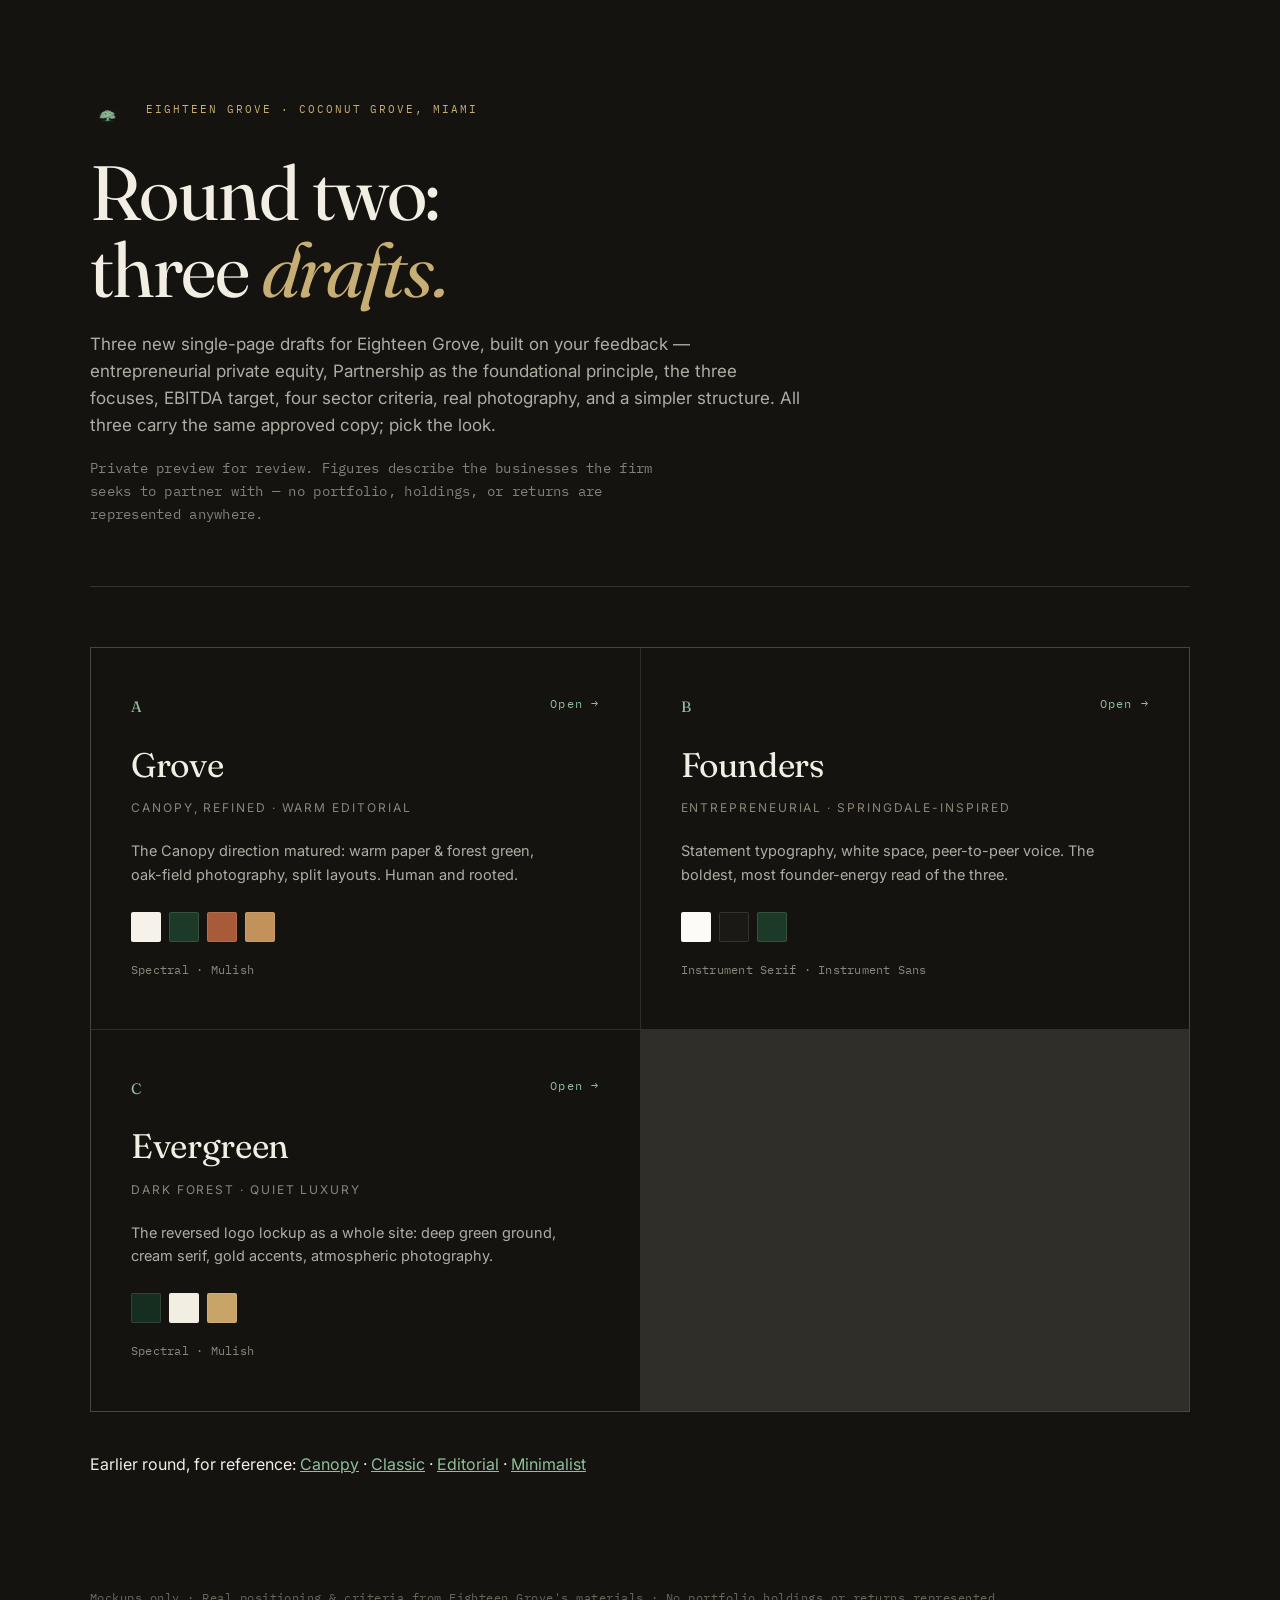
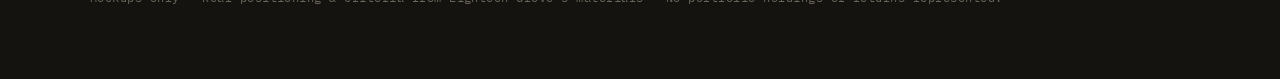
==== index.html @ 7372fb76 "Round 2: three drafts on Dylan's feedback (entrepreneurial PE, Partnership, real photography, info@ " ====
<!DOCTYPE html>
<html lang="en">
<head>
<meta charset="UTF-8" />
<meta name="viewport" content="width=device-width, initial-scale=1.0" />
<!-- PREVIEW ONLY: remove this noindex line before the real launch -->
<meta name="robots" content="noindex,nofollow" />
<title>Eighteen Grove — Four Design Directions</title>
<link rel="preconnect" href="https://fonts.googleapis.com" />
<link rel="preconnect" href="https://fonts.gstatic.com" crossorigin />
<link href="https://fonts.googleapis.com/css2?family=Fraunces:ital,opsz,wght@0,9..144,400;1,9..144,400&family=Inter:wght@300;400;500&family=IBM+Plex+Mono&display=swap" rel="stylesheet" />
<style>
  *{box-sizing:border-box;margin:0;padding:0}
  body{font-family:'Inter',system-ui,sans-serif;background:#14130F;color:#F2EEE4;line-height:1.6;-webkit-font-smoothing:antialiased}
  .wrap{max-width:1180px;margin:0 auto;padding:0 40px}
  .mono{font-family:'IBM Plex Mono',monospace;font-size:11px;letter-spacing:.18em;text-transform:uppercase;color:#C7AE74}
  header{padding:90px 0 60px;border-bottom:1px solid rgba(242,238,228,.14)}
  .brandrow{display:flex;align-items:center;gap:14px;margin-bottom:26px}
  .brandrow .oak{width:42px;height:39px;color:#8FBF9B;background-color:currentColor;-webkit-mask:url(assets/oak-green.png) center/contain no-repeat;mask:url(assets/oak-green.png) center/contain no-repeat}
  .brandrow .oak svg{display:none}
  h1{font-family:'Fraunces',serif;font-weight:400;font-size:clamp(40px,6vw,80px);line-height:1.0;letter-spacing:-.02em;margin:0 0 22px}
  h1 em{font-style:italic;color:#C7AE74}
  header p{max-width:42em;color:rgba(242,238,228,.7);font-size:17px}
  header .note{max-width:42em;color:rgba(242,238,228,.5);font-size:13.5px;margin-top:18px;font-family:'IBM Plex Mono',monospace;letter-spacing:.02em;line-height:1.7}
  .grid{display:grid;grid-template-columns:repeat(2,1fr);gap:1px;background:rgba(242,238,228,.12);border:1px solid rgba(242,238,228,.12);margin:60px 0 80px}
  a.card{display:block;background:#14130F;padding:46px 40px 50px;text-decoration:none;color:inherit;transition:background .35s;position:relative}
  a.card:hover{background:#1C1A14}
  .card .no{font-family:'Fraunces',serif;font-size:15px;color:#8FBF9B}
  .card h2{font-family:'Fraunces',serif;font-weight:400;font-size:34px;margin:18px 0 6px;letter-spacing:-.01em}
  .card .tag{font-size:12px;letter-spacing:.16em;text-transform:uppercase;color:#8C857A;margin-bottom:22px}
  .card p{font-size:14.5px;color:rgba(242,238,228,.7);max-width:30em}
  .swatch{display:flex;gap:8px;margin:26px 0 0}
  .swatch span{width:30px;height:30px;border-radius:2px;border:1px solid rgba(242,238,228,.12)}
  .type{font-size:12px;color:#8C857A;margin-top:18px;font-family:'IBM Plex Mono',monospace;letter-spacing:.02em}
  .go{position:absolute;top:46px;right:40px;font-family:'IBM Plex Mono',monospace;font-size:12px;color:#8FBF9B;letter-spacing:.1em}
  footer{padding:40px 0 70px;color:#6b665c;font-size:12px;font-family:'IBM Plex Mono',monospace;letter-spacing:.04em;line-height:1.8}
  @media(max-width:820px){.grid{grid-template-columns:1fr}.go{display:none}}
</style>
</head>
<body>
<svg width="0" height="0" style="position:absolute" aria-hidden="true"><symbol id="oak" viewBox="0 0 72 64"><g fill="currentColor"><circle cx="36" cy="22" r="14"/><circle cx="20" cy="27" r="11"/><circle cx="52" cy="27" r="11"/><circle cx="28" cy="16" r="9"/><circle cx="44" cy="16" r="9"/><circle cx="13" cy="33" r="8"/><circle cx="59" cy="33" r="8"/><circle cx="36" cy="33" r="13"/><path d="M33 33 L33 50 C33 54 29 55 24 57 L48 57 C43 55 39 54 39 50 L39 33 Z"/></g></symbol></svg>
<div class="wrap">
  <header>
    <div class="brandrow"><span class="oak"><svg><use href="#oak"/></svg></span><span class="mono">Eighteen Grove · Coconut Grove, Miami</span></div>
    <h1>Round two:<br>three <em>drafts.</em></h1>
    <p>Three new single-page drafts for Eighteen Grove, built on your feedback — entrepreneurial private equity, Partnership as the foundational principle, the three focuses, EBITDA target, four sector criteria, real photography, and a simpler structure. All three carry the same approved copy; pick the look.</p>
    <p class="note">Private preview for review. Figures describe the businesses the firm seeks to partner with — no portfolio, holdings, or returns are represented anywhere.</p>
  </header>

  <div class="grid">
    <a class="card" href="draft-grove.html">
      <span class="go">Open →</span>
      <span class="no">A</span>
      <h2>Grove</h2>
      <div class="tag">Canopy, refined · warm editorial</div>
      <p>The Canopy direction matured: warm paper &amp; forest green, oak-field photography, split layouts. Human and rooted.</p>
      <div class="swatch"><span style="background:#F7F2E9"></span><span style="background:#1B3B28"></span><span style="background:#A85B38"></span><span style="background:#C2925A"></span></div>
      <div class="type">Spectral · Mulish</div>
    </a>
    <a class="card" href="draft-founders.html">
      <span class="go">Open →</span>
      <span class="no">B</span>
      <h2>Founders</h2>
      <div class="tag">Entrepreneurial · Springdale-inspired</div>
      <p>Statement typography, white space, peer-to-peer voice. The boldest, most founder-energy read of the three.</p>
      <div class="swatch"><span style="background:#FCFBF8"></span><span style="background:#1A1915"></span><span style="background:#1B3B28"></span></div>
      <div class="type">Instrument Serif · Instrument Sans</div>
    </a>
    <a class="card" href="draft-evergreen.html">
      <span class="go">Open →</span>
      <span class="no">C</span>
      <h2>Evergreen</h2>
      <div class="tag">Dark forest · quiet luxury</div>
      <p>The reversed logo lockup as a whole site: deep green ground, cream serif, gold accents, atmospheric photography.</p>
      <div class="swatch"><span style="background:#152E20"></span><span style="background:#F3EEE2"></span><span style="background:#C9A468"></span></div>
      <div class="type">Spectral · Mulish</div>
    </a>
  </div>

  <p class="note" style="margin:-40px 0 70px">Earlier round, for reference:
    <a href="18grove-03-canopy.html" style="color:#8FBF9B">Canopy</a> ·
    <a href="18grove-01-classic.html" style="color:#8FBF9B">Classic</a> ·
    <a href="18grove-02-editorial.html" style="color:#8FBF9B">Editorial</a> ·
    <a href="18grove-04-minimalist.html" style="color:#8FBF9B">Minimalist</a>
  </p>

  <footer>Mockups only · Real positioning &amp; criteria from Eighteen Grove's materials · No portfolio holdings or returns represented.</footer>
</div>
</body>
</html>
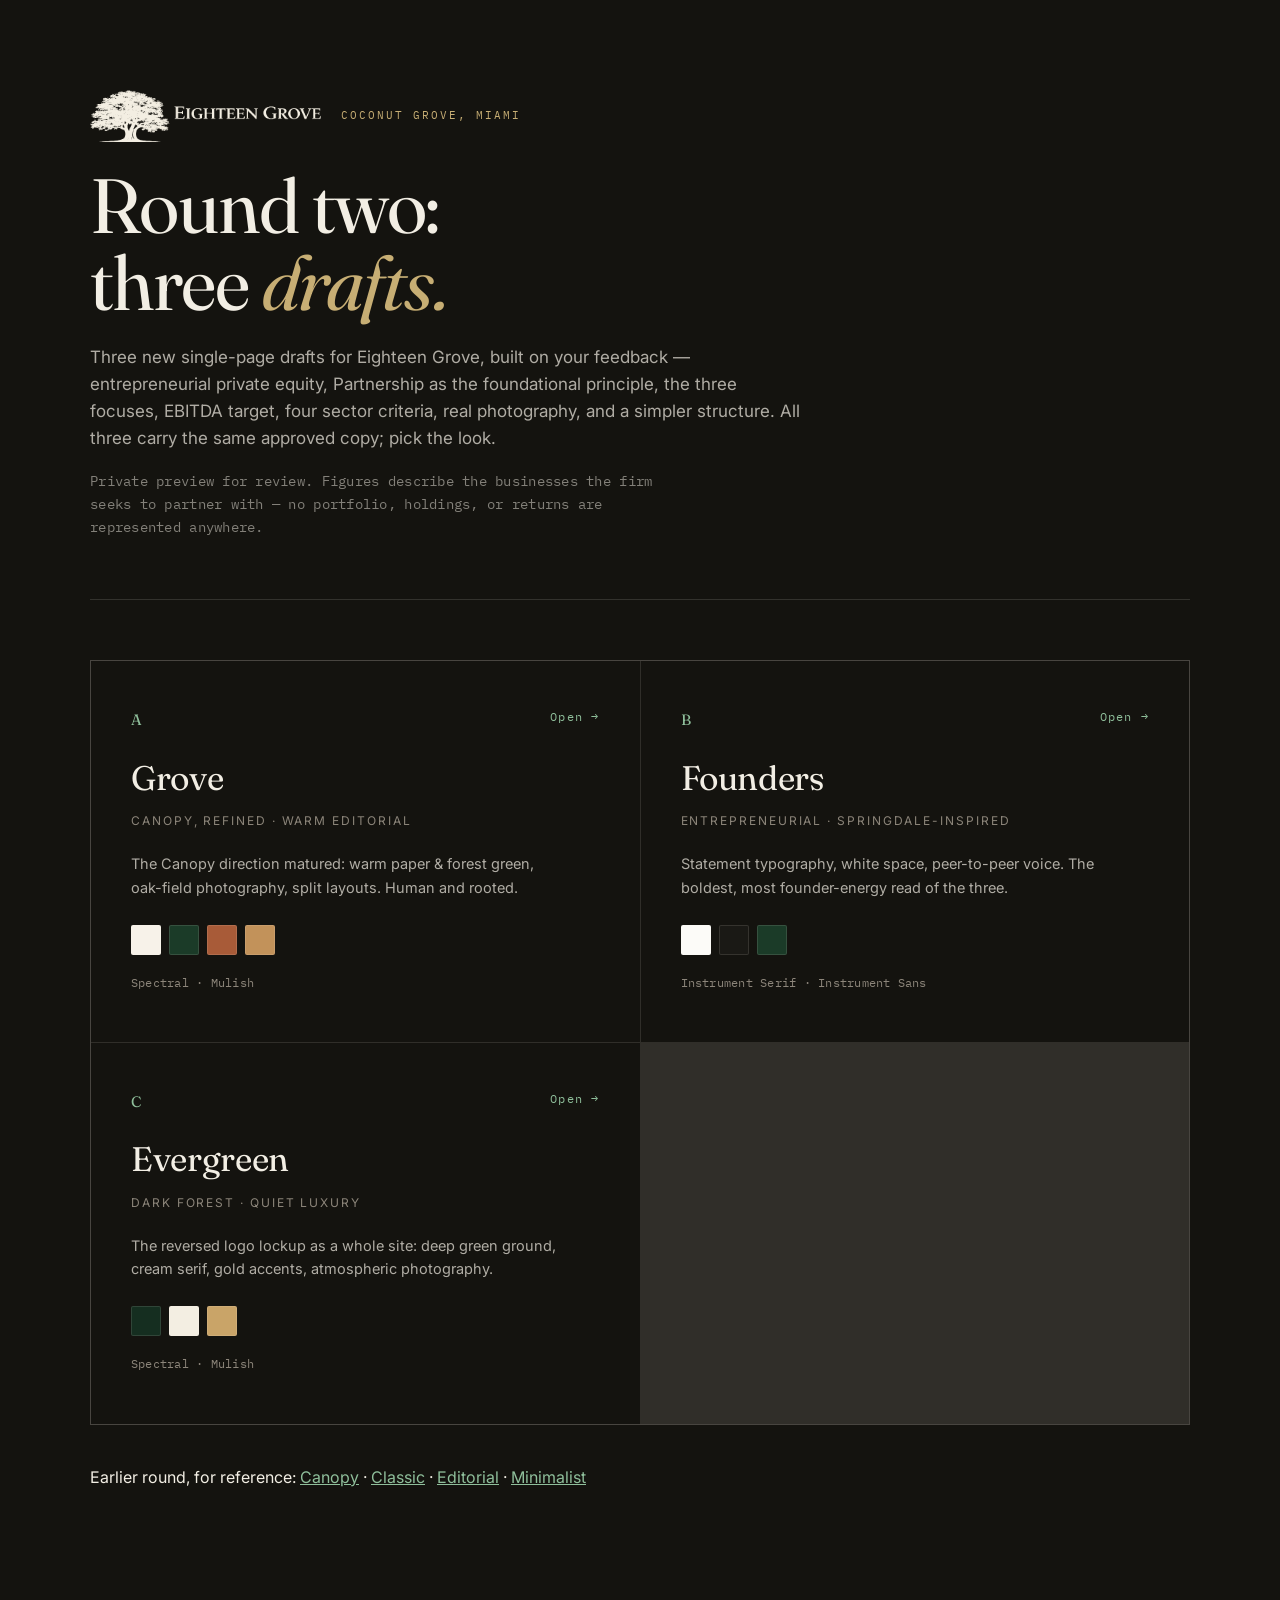
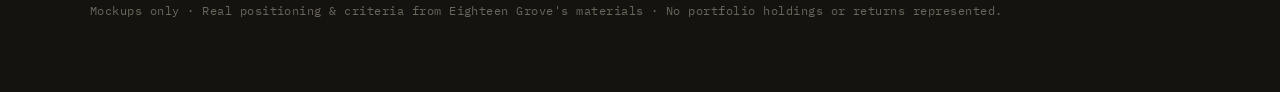
==== commit de3f84e5: "Use Dylan's real horizontal logo lockup in navs (green on light, cream on dark)" ====
--- a/index.html
+++ b/index.html
@@ -41,7 +41,7 @@
 <svg width="0" height="0" style="position:absolute" aria-hidden="true"><symbol id="oak" viewBox="0 0 72 64"><g fill="currentColor"><circle cx="36" cy="22" r="14"/><circle cx="20" cy="27" r="11"/><circle cx="52" cy="27" r="11"/><circle cx="28" cy="16" r="9"/><circle cx="44" cy="16" r="9"/><circle cx="13" cy="33" r="8"/><circle cx="59" cy="33" r="8"/><circle cx="36" cy="33" r="13"/><path d="M33 33 L33 50 C33 54 29 55 24 57 L48 57 C43 55 39 54 39 50 L39 33 Z"/></g></symbol></svg>
 <div class="wrap">
   <header>
-    <div class="brandrow"><span class="oak"><svg><use href="#oak"/></svg></span><span class="mono">Eighteen Grove · Coconut Grove, Miami</span></div>
+    <div class="brandrow"><img src="assets/lockup-cream.png" alt="Eighteen Grove" style="height:52px;width:auto" /><span class="mono" style="margin-left:6px">Coconut Grove, Miami</span></div>
     <h1>Round two:<br>three <em>drafts.</em></h1>
     <p>Three new single-page drafts for Eighteen Grove, built on your feedback — entrepreneurial private equity, Partnership as the foundational principle, the three focuses, EBITDA target, four sector criteria, real photography, and a simpler structure. All three carry the same approved copy; pick the look.</p>
     <p class="note">Private preview for review. Figures describe the businesses the firm seeks to partner with — no portfolio, holdings, or returns are represented anywhere.</p>
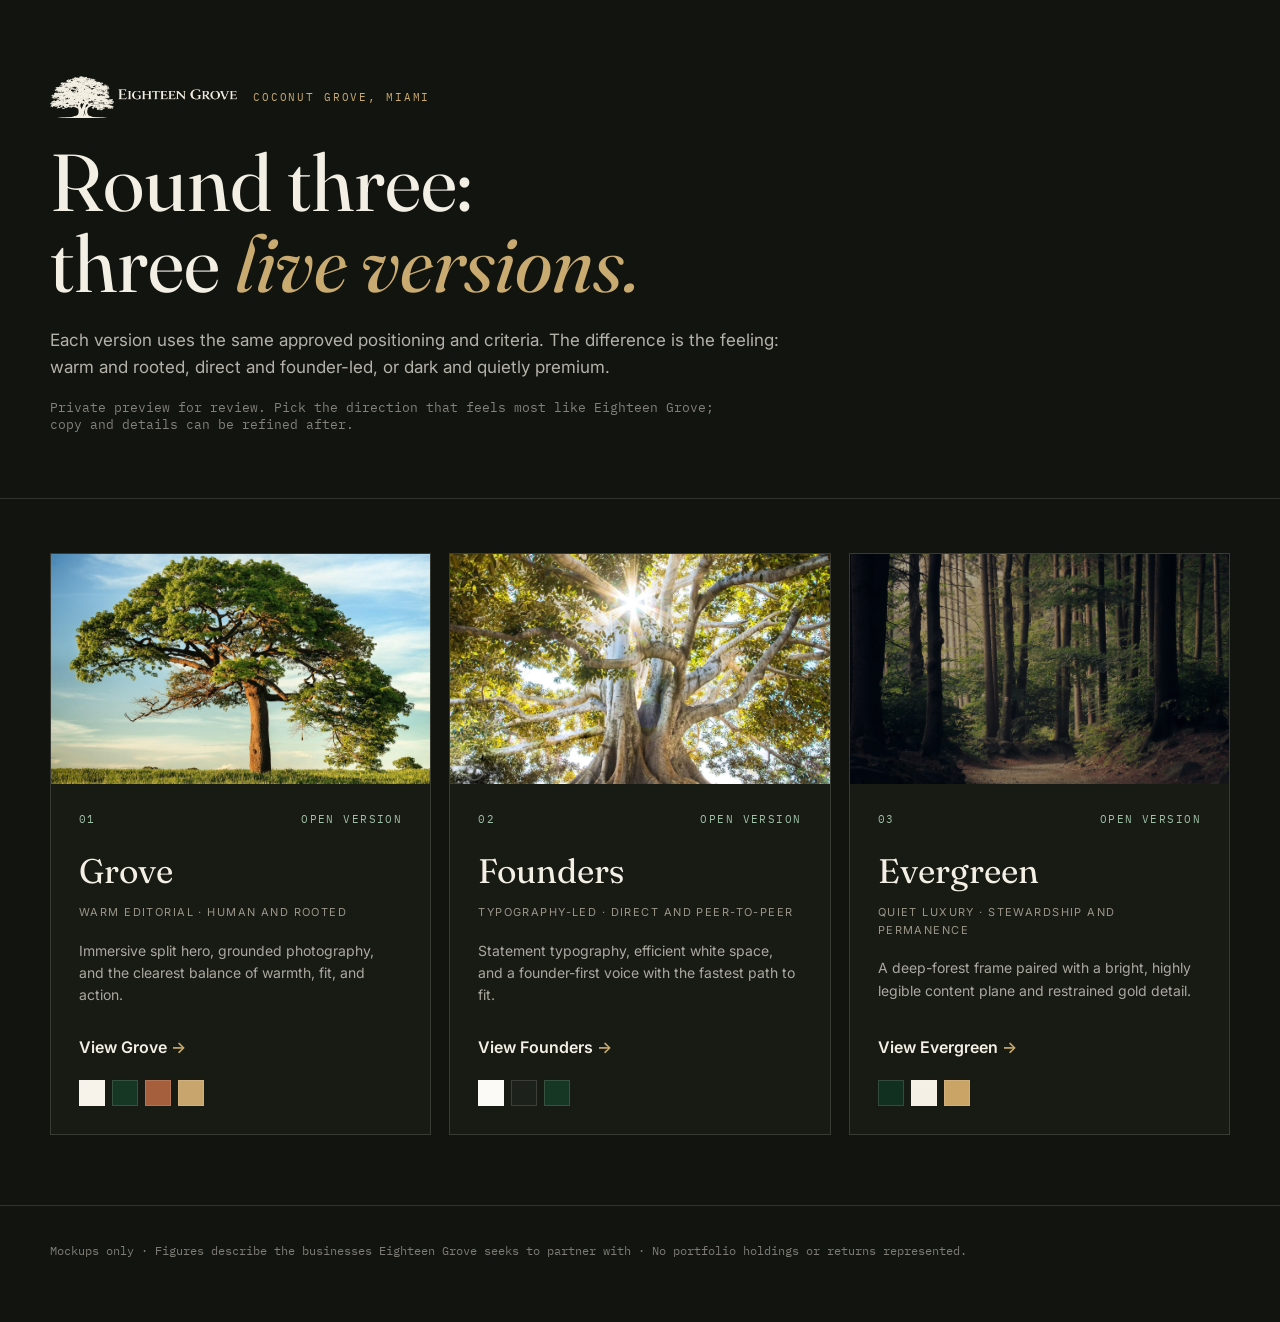
==== commit 24367561: "Build three shareable Eighteen Grove directions" ====
--- a/index.html
+++ b/index.html
@@ -1,90 +1,44 @@
-<!DOCTYPE html>
+<!doctype html>
 <html lang="en">
 <head>
-<meta charset="UTF-8" />
-<meta name="viewport" content="width=device-width, initial-scale=1.0" />
-<!-- PREVIEW ONLY: remove this noindex line before the real launch -->
-<meta name="robots" content="noindex,nofollow" />
-<title>Eighteen Grove — Four Design Directions</title>
-<link rel="preconnect" href="https://fonts.googleapis.com" />
-<link rel="preconnect" href="https://fonts.gstatic.com" crossorigin />
-<link href="https://fonts.googleapis.com/css2?family=Fraunces:ital,opsz,wght@0,9..144,400;1,9..144,400&family=Inter:wght@300;400;500&family=IBM+Plex+Mono&display=swap" rel="stylesheet" />
-<style>
-  *{box-sizing:border-box;margin:0;padding:0}
-  body{font-family:'Inter',system-ui,sans-serif;background:#14130F;color:#F2EEE4;line-height:1.6;-webkit-font-smoothing:antialiased}
-  .wrap{max-width:1180px;margin:0 auto;padding:0 40px}
-  .mono{font-family:'IBM Plex Mono',monospace;font-size:11px;letter-spacing:.18em;text-transform:uppercase;color:#C7AE74}
-  header{padding:90px 0 60px;border-bottom:1px solid rgba(242,238,228,.14)}
-  .brandrow{display:flex;align-items:center;gap:14px;margin-bottom:26px}
-  .brandrow .oak{width:42px;height:39px;color:#8FBF9B;background-color:currentColor;-webkit-mask:url(assets/oak-green.png) center/contain no-repeat;mask:url(assets/oak-green.png) center/contain no-repeat}
-  .brandrow .oak svg{display:none}
-  h1{font-family:'Fraunces',serif;font-weight:400;font-size:clamp(40px,6vw,80px);line-height:1.0;letter-spacing:-.02em;margin:0 0 22px}
-  h1 em{font-style:italic;color:#C7AE74}
-  header p{max-width:42em;color:rgba(242,238,228,.7);font-size:17px}
-  header .note{max-width:42em;color:rgba(242,238,228,.5);font-size:13.5px;margin-top:18px;font-family:'IBM Plex Mono',monospace;letter-spacing:.02em;line-height:1.7}
-  .grid{display:grid;grid-template-columns:repeat(2,1fr);gap:1px;background:rgba(242,238,228,.12);border:1px solid rgba(242,238,228,.12);margin:60px 0 80px}
-  a.card{display:block;background:#14130F;padding:46px 40px 50px;text-decoration:none;color:inherit;transition:background .35s;position:relative}
-  a.card:hover{background:#1C1A14}
-  .card .no{font-family:'Fraunces',serif;font-size:15px;color:#8FBF9B}
-  .card h2{font-family:'Fraunces',serif;font-weight:400;font-size:34px;margin:18px 0 6px;letter-spacing:-.01em}
-  .card .tag{font-size:12px;letter-spacing:.16em;text-transform:uppercase;color:#8C857A;margin-bottom:22px}
-  .card p{font-size:14.5px;color:rgba(242,238,228,.7);max-width:30em}
-  .swatch{display:flex;gap:8px;margin:26px 0 0}
-  .swatch span{width:30px;height:30px;border-radius:2px;border:1px solid rgba(242,238,228,.12)}
-  .type{font-size:12px;color:#8C857A;margin-top:18px;font-family:'IBM Plex Mono',monospace;letter-spacing:.02em}
-  .go{position:absolute;top:46px;right:40px;font-family:'IBM Plex Mono',monospace;font-size:12px;color:#8FBF9B;letter-spacing:.1em}
-  footer{padding:40px 0 70px;color:#6b665c;font-size:12px;font-family:'IBM Plex Mono',monospace;letter-spacing:.04em;line-height:1.8}
-  @media(max-width:820px){.grid{grid-template-columns:1fr}.go{display:none}}
-</style>
+  <meta charset="utf-8">
+  <meta name="viewport" content="width=device-width, initial-scale=1">
+  <meta name="robots" content="noindex,nofollow">
+  <title>Eighteen Grove — Three Live Directions</title>
+  <link rel="preconnect" href="https://fonts.googleapis.com">
+  <link rel="preconnect" href="https://fonts.gstatic.com" crossorigin>
+  <link href="https://fonts.googleapis.com/css2?family=Fraunces:ital,opsz,wght@0,9..144,400;1,9..144,400&family=Inter:wght@400;500;600&family=IBM+Plex+Mono:wght@400&display=swap" rel="stylesheet">
+  <style>
+    *{box-sizing:border-box}body{margin:0;background:#12140f;color:#f3efe5;font-family:Inter,system-ui,sans-serif;line-height:1.6}a{color:inherit;text-decoration:none}.wrap{width:min(1180px,calc(100% - 64px));margin:0 auto}.mono{font:11px "IBM Plex Mono",monospace;letter-spacing:.17em;text-transform:uppercase;color:#c9aa70}header{padding:76px 0 52px;border-bottom:1px solid rgba(243,239,229,.14)}.brand{display:flex;gap:16px;align-items:center;margin-bottom:24px}.brand img{width:auto;height:42px;object-fit:contain}h1,h2{font-family:Fraunces,serif;font-weight:400}h1{font-size:clamp(46px,6.3vw,82px);line-height:1;margin:0 0 24px}h1 em{color:#c9aa70}header p{max-width:45em;color:rgba(243,239,229,.72);font-size:17px}.note{font:13px "IBM Plex Mono",monospace;color:rgba(243,239,229,.5);max-width:52em}.grid{display:grid;grid-template-columns:repeat(3,1fr);gap:18px;padding:54px 0 70px}.card{display:flex;flex-direction:column;background:#181a14;border:1px solid rgba(243,239,229,.15);transition:transform .25s,border-color .25s}.card:hover{transform:translateY(-5px);border-color:rgba(201,170,112,.65)}.thumb{height:230px;overflow:hidden;background:#243426}.thumb img{width:100%;height:100%;object-fit:cover;transition:transform .5s}.card:hover .thumb img{transform:scale(1.025)}.card.grove .thumb img{object-position:center}.card.founders .thumb img{object-position:center 58%}.card.evergreen .thumb img{filter:saturate(.68) brightness(.67)}.card-body{display:flex;flex-direction:column;flex:1;padding:28px}.label{display:flex;justify-content:space-between;gap:20px;color:#9fc0a7;font:11px "IBM Plex Mono",monospace;letter-spacing:.13em;text-transform:uppercase}.card h2{font-size:34px;margin:18px 0 6px}.tag{font-size:11px;letter-spacing:.13em;text-transform:uppercase;color:#9b9589}.card p{color:rgba(243,239,229,.67);font-size:14px;margin:18px 0 28px}.open{margin-top:auto;color:#f3efe5;font-weight:600}.open span{color:#c9aa70}.swatches{display:flex;gap:7px;margin-top:20px}.swatches i{width:26px;height:26px;border:1px solid rgba(243,239,229,.14)}footer{border-top:1px solid rgba(243,239,229,.14);padding:34px 0 60px;color:rgba(243,239,229,.48);font:12px "IBM Plex Mono",monospace;line-height:1.8}@media(max-width:900px){.grid{grid-template-columns:1fr}.thumb{height:300px}}@media(max-width:560px){.wrap{width:min(100% - 36px,1180px)}header{padding-top:54px}.brand{align-items:flex-start;flex-direction:column}.brand img{height:36px}.grid{padding-top:36px}.thumb{height:220px}}
+  </style>
 </head>
 <body>
-<svg width="0" height="0" style="position:absolute" aria-hidden="true"><symbol id="oak" viewBox="0 0 72 64"><g fill="currentColor"><circle cx="36" cy="22" r="14"/><circle cx="20" cy="27" r="11"/><circle cx="52" cy="27" r="11"/><circle cx="28" cy="16" r="9"/><circle cx="44" cy="16" r="9"/><circle cx="13" cy="33" r="8"/><circle cx="59" cy="33" r="8"/><circle cx="36" cy="33" r="13"/><path d="M33 33 L33 50 C33 54 29 55 24 57 L48 57 C43 55 39 54 39 50 L39 33 Z"/></g></symbol></svg>
-<div class="wrap">
   <header>
-    <div class="brandrow"><img src="assets/lockup-cream.png" alt="Eighteen Grove" style="height:52px;width:auto" /><span class="mono" style="margin-left:6px">Coconut Grove, Miami</span></div>
-    <h1>Round two:<br>three <em>drafts.</em></h1>
-    <p>Three new single-page drafts for Eighteen Grove, built on your feedback — entrepreneurial private equity, Partnership as the foundational principle, the three focuses, EBITDA target, four sector criteria, real photography, and a simpler structure. All three carry the same approved copy; pick the look.</p>
-    <p class="note">Private preview for review. Figures describe the businesses the firm seeks to partner with — no portfolio, holdings, or returns are represented anywhere.</p>
+    <div class="wrap">
+      <div class="brand"><img src="assets/lockup-cream.png" alt="Eighteen Grove"><span class="mono">Coconut Grove, Miami</span></div>
+      <h1>Round three:<br>three <em>live versions.</em></h1>
+      <p>Each version uses the same approved positioning and criteria. The difference is the feeling: warm and rooted, direct and founder-led, or dark and quietly premium.</p>
+      <p class="note">Private preview for review. Pick the direction that feels most like Eighteen Grove; copy and details can be refined after.</p>
+    </div>
   </header>
 
-  <div class="grid">
-    <a class="card" href="draft-grove.html">
-      <span class="go">Open →</span>
-      <span class="no">A</span>
-      <h2>Grove</h2>
-      <div class="tag">Canopy, refined · warm editorial</div>
-      <p>The Canopy direction matured: warm paper &amp; forest green, oak-field photography, split layouts. Human and rooted.</p>
-      <div class="swatch"><span style="background:#F7F2E9"></span><span style="background:#1B3B28"></span><span style="background:#A85B38"></span><span style="background:#C2925A"></span></div>
-      <div class="type">Spectral · Mulish</div>
-    </a>
-    <a class="card" href="draft-founders.html">
-      <span class="go">Open →</span>
-      <span class="no">B</span>
-      <h2>Founders</h2>
-      <div class="tag">Entrepreneurial · Springdale-inspired</div>
-      <p>Statement typography, white space, peer-to-peer voice. The boldest, most founder-energy read of the three.</p>
-      <div class="swatch"><span style="background:#FCFBF8"></span><span style="background:#1A1915"></span><span style="background:#1B3B28"></span></div>
-      <div class="type">Instrument Serif · Instrument Sans</div>
-    </a>
-    <a class="card" href="draft-evergreen.html">
-      <span class="go">Open →</span>
-      <span class="no">C</span>
-      <h2>Evergreen</h2>
-      <div class="tag">Dark forest · quiet luxury</div>
-      <p>The reversed logo lockup as a whole site: deep green ground, cream serif, gold accents, atmospheric photography.</p>
-      <div class="swatch"><span style="background:#152E20"></span><span style="background:#F3EEE2"></span><span style="background:#C9A468"></span></div>
-      <div class="type">Spectral · Mulish</div>
-    </a>
-  </div>
+  <main class="wrap">
+    <div class="grid">
+      <a class="card grove" href="draft-grove.html">
+        <div class="thumb"><img src="assets/oak-field.jpg" alt="Preview of the Grove direction"></div>
+        <div class="card-body"><div class="label"><span>01</span><span>Open version</span></div><h2>Grove</h2><div class="tag">Warm editorial · Human and rooted</div><p>Immersive split hero, grounded photography, and the clearest balance of warmth, fit, and action.</p><div class="open">View Grove <span>→</span></div><div class="swatches"><i style="background:#f7f3eb"></i><i style="background:#173725"></i><i style="background:#a65f3d"></i><i style="background:#c8a56c"></i></div></div>
+      </a>
+      <a class="card founders" href="draft-founders.html">
+        <div class="thumb"><img src="assets/canopy-light.jpg" alt="Preview of the Founders direction"></div>
+        <div class="card-body"><div class="label"><span>02</span><span>Open version</span></div><h2>Founders</h2><div class="tag">Typography-led · Direct and peer-to-peer</div><p>Statement typography, efficient white space, and a founder-first voice with the fastest path to fit.</p><div class="open">View Founders <span>→</span></div><div class="swatches"><i style="background:#fbfaf6"></i><i style="background:#1d211c"></i><i style="background:#173725"></i></div></div>
+      </a>
+      <a class="card evergreen" href="draft-evergreen.html">
+        <div class="thumb"><img src="assets/forest-path.jpg" alt="Preview of the Evergreen direction"></div>
+        <div class="card-body"><div class="label"><span>03</span><span>Open version</span></div><h2>Evergreen</h2><div class="tag">Quiet luxury · Stewardship and permanence</div><p>A deep-forest frame paired with a bright, highly legible content plane and restrained gold detail.</p><div class="open">View Evergreen <span>→</span></div><div class="swatches"><i style="background:#123020"></i><i style="background:#f5f0e5"></i><i style="background:#c9a466"></i></div></div>
+      </a>
+    </div>
+  </main>
 
-  <p class="note" style="margin:-40px 0 70px">Earlier round, for reference:
-    <a href="18grove-03-canopy.html" style="color:#8FBF9B">Canopy</a> ·
-    <a href="18grove-01-classic.html" style="color:#8FBF9B">Classic</a> ·
-    <a href="18grove-02-editorial.html" style="color:#8FBF9B">Editorial</a> ·
-    <a href="18grove-04-minimalist.html" style="color:#8FBF9B">Minimalist</a>
-  </p>
-
-  <footer>Mockups only · Real positioning &amp; criteria from Eighteen Grove's materials · No portfolio holdings or returns represented.</footer>
-</div>
+  <footer><div class="wrap">Mockups only · Figures describe the businesses Eighteen Grove seeks to partner with · No portfolio holdings or returns represented.</div></footer>
 </body>
 </html>
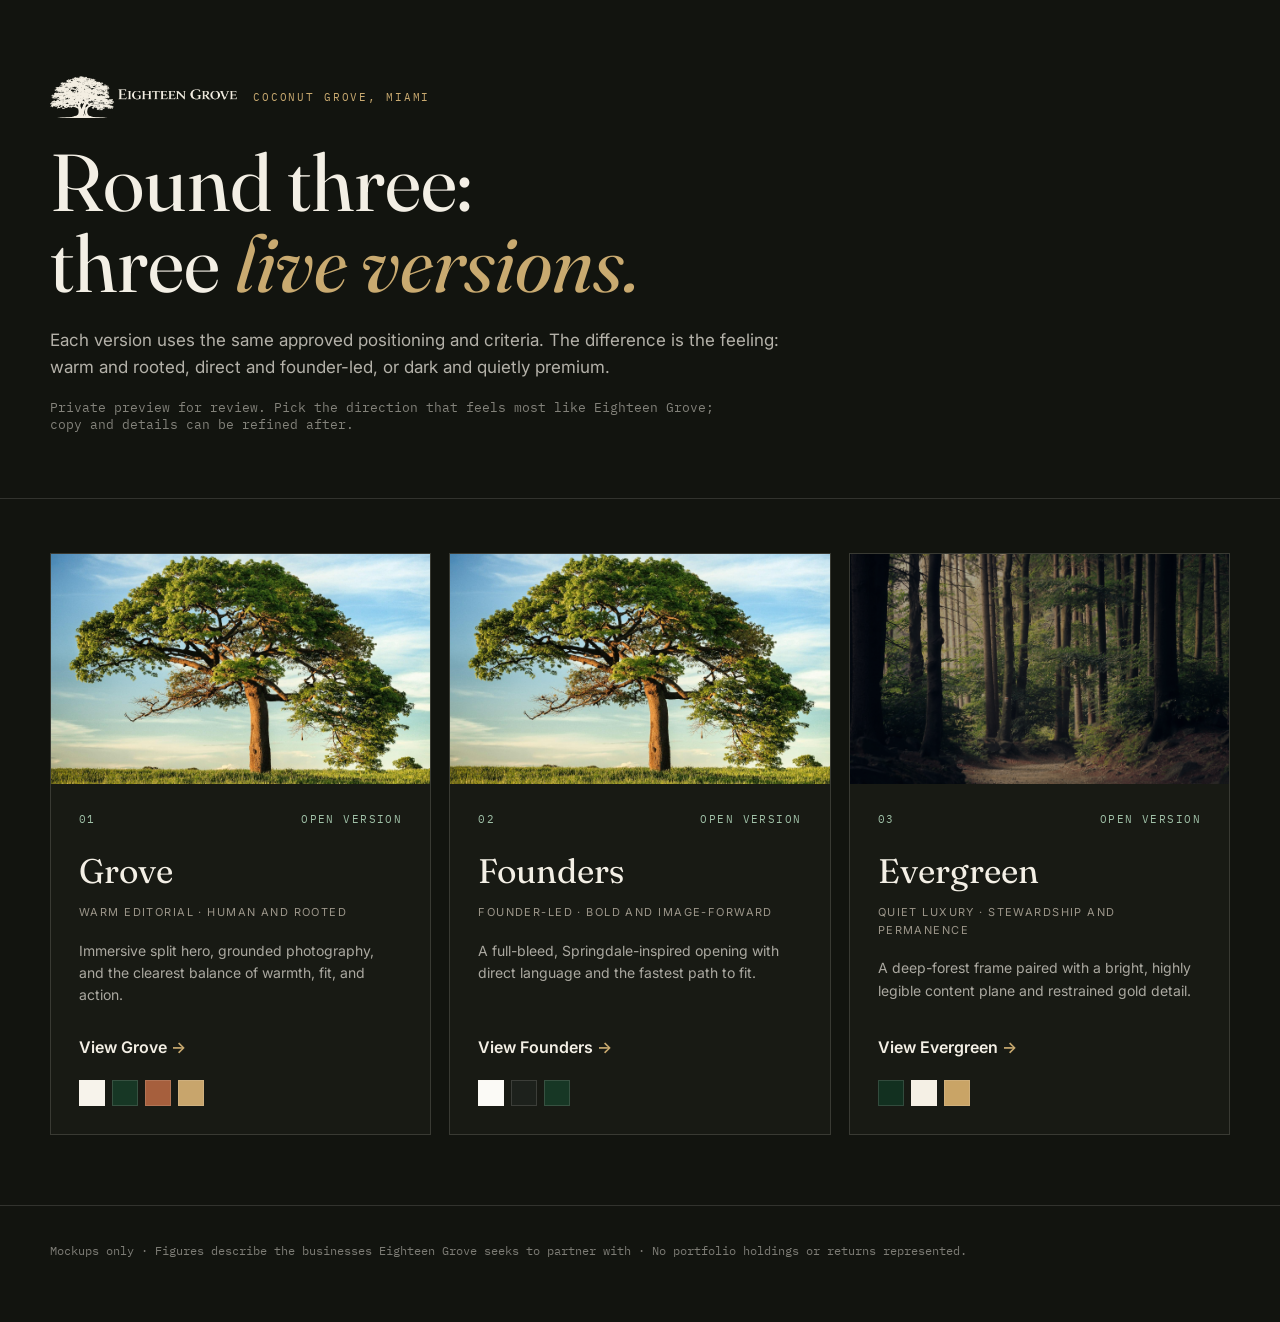
==== commit 3537415c: "Rebuild Founders direction and align Dylan brief" ====
--- a/index.html
+++ b/index.html
@@ -29,8 +29,8 @@
         <div class="card-body"><div class="label"><span>01</span><span>Open version</span></div><h2>Grove</h2><div class="tag">Warm editorial · Human and rooted</div><p>Immersive split hero, grounded photography, and the clearest balance of warmth, fit, and action.</p><div class="open">View Grove <span>→</span></div><div class="swatches"><i style="background:#f7f3eb"></i><i style="background:#173725"></i><i style="background:#a65f3d"></i><i style="background:#c8a56c"></i></div></div>
       </a>
       <a class="card founders" href="draft-founders.html">
-        <div class="thumb"><img src="assets/canopy-light.jpg" alt="Preview of the Founders direction"></div>
-        <div class="card-body"><div class="label"><span>02</span><span>Open version</span></div><h2>Founders</h2><div class="tag">Typography-led · Direct and peer-to-peer</div><p>Statement typography, efficient white space, and a founder-first voice with the fastest path to fit.</p><div class="open">View Founders <span>→</span></div><div class="swatches"><i style="background:#fbfaf6"></i><i style="background:#1d211c"></i><i style="background:#173725"></i></div></div>
+        <div class="thumb"><img src="assets/oak-field.jpg" alt="Preview of the Founders direction"></div>
+        <div class="card-body"><div class="label"><span>02</span><span>Open version</span></div><h2>Founders</h2><div class="tag">Founder-led · Bold and image-forward</div><p>A full-bleed, Springdale-inspired opening with direct language and the fastest path to fit.</p><div class="open">View Founders <span>→</span></div><div class="swatches"><i style="background:#fbfaf6"></i><i style="background:#1d211c"></i><i style="background:#173725"></i></div></div>
       </a>
       <a class="card evergreen" href="draft-evergreen.html">
         <div class="thumb"><img src="assets/forest-path.jpg" alt="Preview of the Evergreen direction"></div>
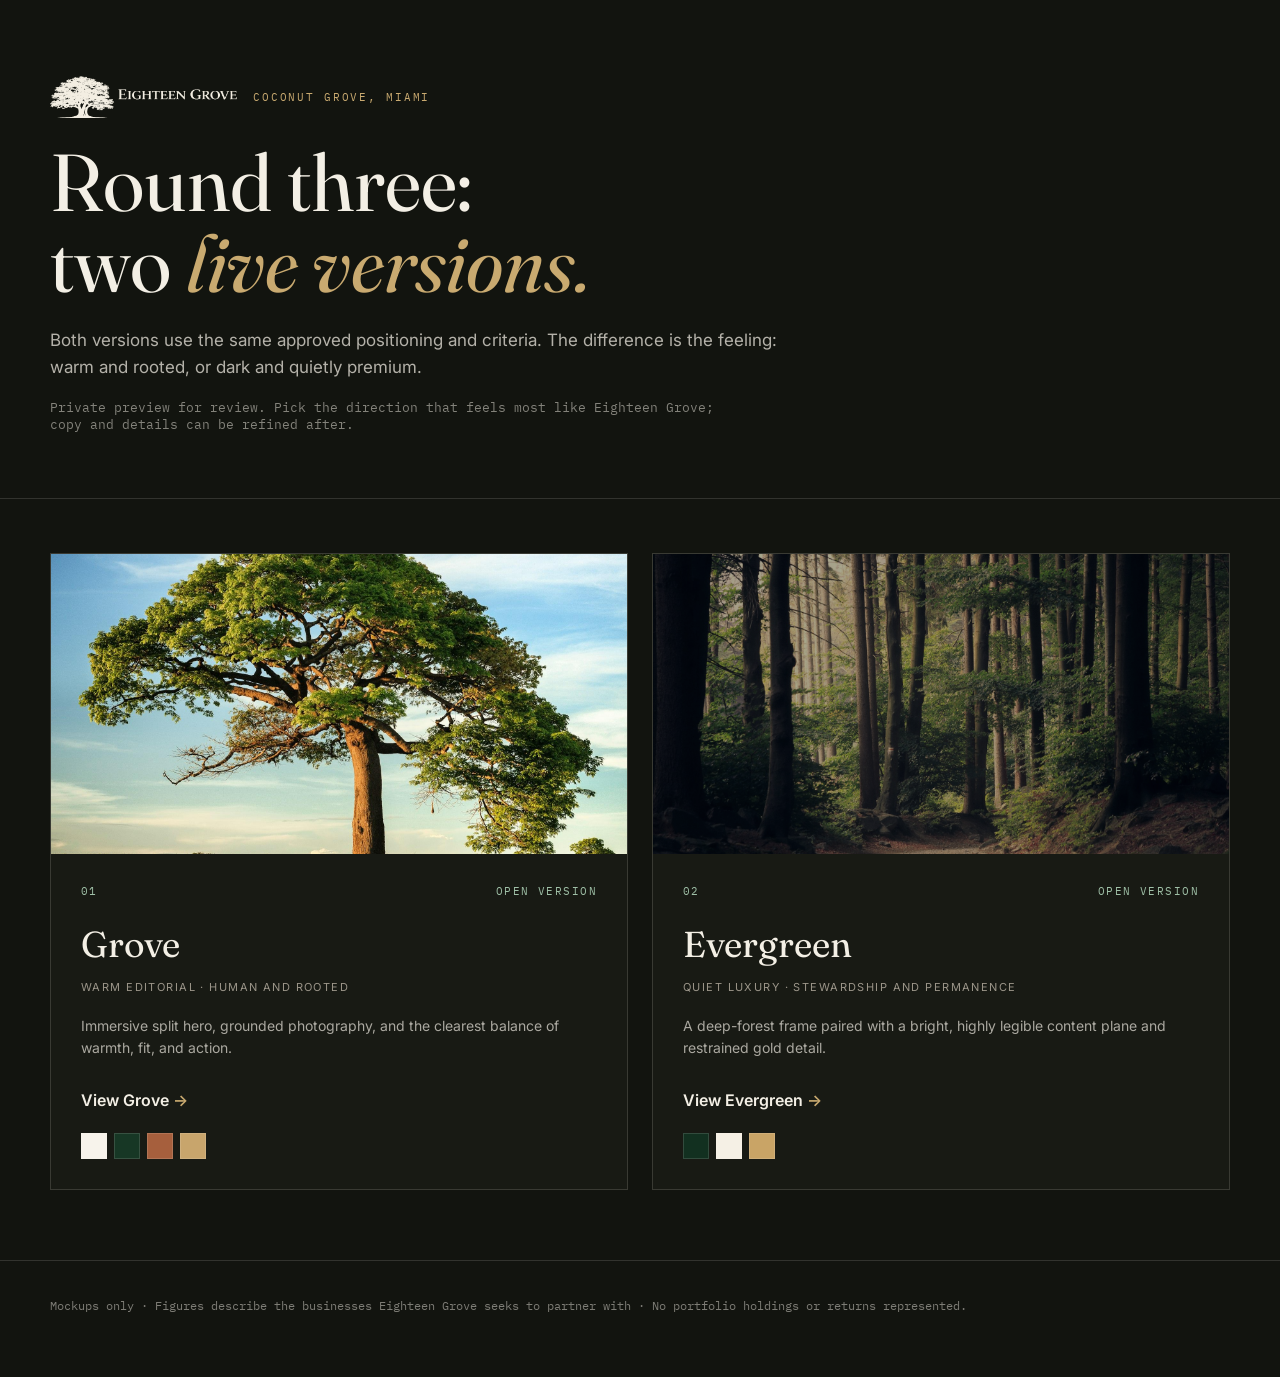
==== commit 1ee826c8: "Remove rejected Founders direction" ====
--- a/index.html
+++ b/index.html
@@ -4,20 +4,20 @@
   <meta charset="utf-8">
   <meta name="viewport" content="width=device-width, initial-scale=1">
   <meta name="robots" content="noindex,nofollow">
-  <title>Eighteen Grove — Three Live Directions</title>
+  <title>Eighteen Grove — Two Live Directions</title>
   <link rel="preconnect" href="https://fonts.googleapis.com">
   <link rel="preconnect" href="https://fonts.gstatic.com" crossorigin>
   <link href="https://fonts.googleapis.com/css2?family=Fraunces:ital,opsz,wght@0,9..144,400;1,9..144,400&family=Inter:wght@400;500;600&family=IBM+Plex+Mono:wght@400&display=swap" rel="stylesheet">
   <style>
-    *{box-sizing:border-box}body{margin:0;background:#12140f;color:#f3efe5;font-family:Inter,system-ui,sans-serif;line-height:1.6}a{color:inherit;text-decoration:none}.wrap{width:min(1180px,calc(100% - 64px));margin:0 auto}.mono{font:11px "IBM Plex Mono",monospace;letter-spacing:.17em;text-transform:uppercase;color:#c9aa70}header{padding:76px 0 52px;border-bottom:1px solid rgba(243,239,229,.14)}.brand{display:flex;gap:16px;align-items:center;margin-bottom:24px}.brand img{width:auto;height:42px;object-fit:contain}h1,h2{font-family:Fraunces,serif;font-weight:400}h1{font-size:clamp(46px,6.3vw,82px);line-height:1;margin:0 0 24px}h1 em{color:#c9aa70}header p{max-width:45em;color:rgba(243,239,229,.72);font-size:17px}.note{font:13px "IBM Plex Mono",monospace;color:rgba(243,239,229,.5);max-width:52em}.grid{display:grid;grid-template-columns:repeat(3,1fr);gap:18px;padding:54px 0 70px}.card{display:flex;flex-direction:column;background:#181a14;border:1px solid rgba(243,239,229,.15);transition:transform .25s,border-color .25s}.card:hover{transform:translateY(-5px);border-color:rgba(201,170,112,.65)}.thumb{height:230px;overflow:hidden;background:#243426}.thumb img{width:100%;height:100%;object-fit:cover;transition:transform .5s}.card:hover .thumb img{transform:scale(1.025)}.card.grove .thumb img{object-position:center}.card.founders .thumb img{object-position:center 58%}.card.evergreen .thumb img{filter:saturate(.68) brightness(.67)}.card-body{display:flex;flex-direction:column;flex:1;padding:28px}.label{display:flex;justify-content:space-between;gap:20px;color:#9fc0a7;font:11px "IBM Plex Mono",monospace;letter-spacing:.13em;text-transform:uppercase}.card h2{font-size:34px;margin:18px 0 6px}.tag{font-size:11px;letter-spacing:.13em;text-transform:uppercase;color:#9b9589}.card p{color:rgba(243,239,229,.67);font-size:14px;margin:18px 0 28px}.open{margin-top:auto;color:#f3efe5;font-weight:600}.open span{color:#c9aa70}.swatches{display:flex;gap:7px;margin-top:20px}.swatches i{width:26px;height:26px;border:1px solid rgba(243,239,229,.14)}footer{border-top:1px solid rgba(243,239,229,.14);padding:34px 0 60px;color:rgba(243,239,229,.48);font:12px "IBM Plex Mono",monospace;line-height:1.8}@media(max-width:900px){.grid{grid-template-columns:1fr}.thumb{height:300px}}@media(max-width:560px){.wrap{width:min(100% - 36px,1180px)}header{padding-top:54px}.brand{align-items:flex-start;flex-direction:column}.brand img{height:36px}.grid{padding-top:36px}.thumb{height:220px}}
+    *{box-sizing:border-box}body{margin:0;background:#12140f;color:#f3efe5;font-family:Inter,system-ui,sans-serif;line-height:1.6}a{color:inherit;text-decoration:none}.wrap{width:min(1180px,calc(100% - 64px));margin:0 auto}.mono{font:11px "IBM Plex Mono",monospace;letter-spacing:.17em;text-transform:uppercase;color:#c9aa70}header{padding:76px 0 52px;border-bottom:1px solid rgba(243,239,229,.14)}.brand{display:flex;gap:16px;align-items:center;margin-bottom:24px}.brand img{width:auto;height:42px;object-fit:contain}h1,h2{font-family:Fraunces,serif;font-weight:400}h1{font-size:clamp(46px,6.3vw,82px);line-height:1;margin:0 0 24px}h1 em{color:#c9aa70}header p{max-width:45em;color:rgba(243,239,229,.72);font-size:17px}.note{font:13px "IBM Plex Mono",monospace;color:rgba(243,239,229,.5);max-width:52em}.grid{display:grid;grid-template-columns:repeat(2,minmax(0,1fr));gap:24px;padding:54px 0 70px}.card{display:flex;flex-direction:column;background:#181a14;border:1px solid rgba(243,239,229,.15);transition:transform .25s,border-color .25s}.card:hover{transform:translateY(-5px);border-color:rgba(201,170,112,.65)}.thumb{height:300px;overflow:hidden;background:#243426}.thumb img{width:100%;height:100%;object-fit:cover;transition:transform .5s}.card:hover .thumb img{transform:scale(1.025)}.card.grove .thumb img{object-position:center}.card.evergreen .thumb img{filter:saturate(.68) brightness(.67)}.card-body{display:flex;flex-direction:column;flex:1;padding:30px}.label{display:flex;justify-content:space-between;gap:20px;color:#9fc0a7;font:11px "IBM Plex Mono",monospace;letter-spacing:.13em;text-transform:uppercase}.card h2{font-size:36px;margin:18px 0 6px}.tag{font-size:11px;letter-spacing:.13em;text-transform:uppercase;color:#9b9589}.card p{color:rgba(243,239,229,.67);font-size:14px;margin:18px 0 28px}.open{margin-top:auto;color:#f3efe5;font-weight:600}.open span{color:#c9aa70}.swatches{display:flex;gap:7px;margin-top:20px}.swatches i{width:26px;height:26px;border:1px solid rgba(243,239,229,.14)}footer{border-top:1px solid rgba(243,239,229,.14);padding:34px 0 60px;color:rgba(243,239,229,.48);font:12px "IBM Plex Mono",monospace;line-height:1.8}@media(max-width:900px){.grid{grid-template-columns:1fr}.thumb{height:300px}}@media(max-width:560px){.wrap{width:min(100% - 36px,1180px)}header{padding-top:54px}.brand{align-items:flex-start;flex-direction:column}.brand img{height:36px}.grid{padding-top:36px}.thumb{height:220px}}
   </style>
 </head>
 <body>
   <header>
     <div class="wrap">
       <div class="brand"><img src="assets/lockup-cream.png" alt="Eighteen Grove"><span class="mono">Coconut Grove, Miami</span></div>
-      <h1>Round three:<br>three <em>live versions.</em></h1>
-      <p>Each version uses the same approved positioning and criteria. The difference is the feeling: warm and rooted, direct and founder-led, or dark and quietly premium.</p>
+      <h1>Round three:<br>two <em>live versions.</em></h1>
+      <p>Both versions use the same approved positioning and criteria. The difference is the feeling: warm and rooted, or dark and quietly premium.</p>
       <p class="note">Private preview for review. Pick the direction that feels most like Eighteen Grove; copy and details can be refined after.</p>
     </div>
   </header>
@@ -28,13 +28,9 @@
         <div class="thumb"><img src="assets/oak-field.jpg" alt="Preview of the Grove direction"></div>
         <div class="card-body"><div class="label"><span>01</span><span>Open version</span></div><h2>Grove</h2><div class="tag">Warm editorial · Human and rooted</div><p>Immersive split hero, grounded photography, and the clearest balance of warmth, fit, and action.</p><div class="open">View Grove <span>→</span></div><div class="swatches"><i style="background:#f7f3eb"></i><i style="background:#173725"></i><i style="background:#a65f3d"></i><i style="background:#c8a56c"></i></div></div>
       </a>
-      <a class="card founders" href="draft-founders.html">
-        <div class="thumb"><img src="assets/oak-field.jpg" alt="Preview of the Founders direction"></div>
-        <div class="card-body"><div class="label"><span>02</span><span>Open version</span></div><h2>Founders</h2><div class="tag">Founder-led · Bold and image-forward</div><p>A full-bleed, Springdale-inspired opening with direct language and the fastest path to fit.</p><div class="open">View Founders <span>→</span></div><div class="swatches"><i style="background:#fbfaf6"></i><i style="background:#1d211c"></i><i style="background:#173725"></i></div></div>
-      </a>
       <a class="card evergreen" href="draft-evergreen.html">
         <div class="thumb"><img src="assets/forest-path.jpg" alt="Preview of the Evergreen direction"></div>
-        <div class="card-body"><div class="label"><span>03</span><span>Open version</span></div><h2>Evergreen</h2><div class="tag">Quiet luxury · Stewardship and permanence</div><p>A deep-forest frame paired with a bright, highly legible content plane and restrained gold detail.</p><div class="open">View Evergreen <span>→</span></div><div class="swatches"><i style="background:#123020"></i><i style="background:#f5f0e5"></i><i style="background:#c9a466"></i></div></div>
+        <div class="card-body"><div class="label"><span>02</span><span>Open version</span></div><h2>Evergreen</h2><div class="tag">Quiet luxury · Stewardship and permanence</div><p>A deep-forest frame paired with a bright, highly legible content plane and restrained gold detail.</p><div class="open">View Evergreen <span>→</span></div><div class="swatches"><i style="background:#123020"></i><i style="background:#f5f0e5"></i><i style="background:#c9a466"></i></div></div>
       </a>
     </div>
   </main>
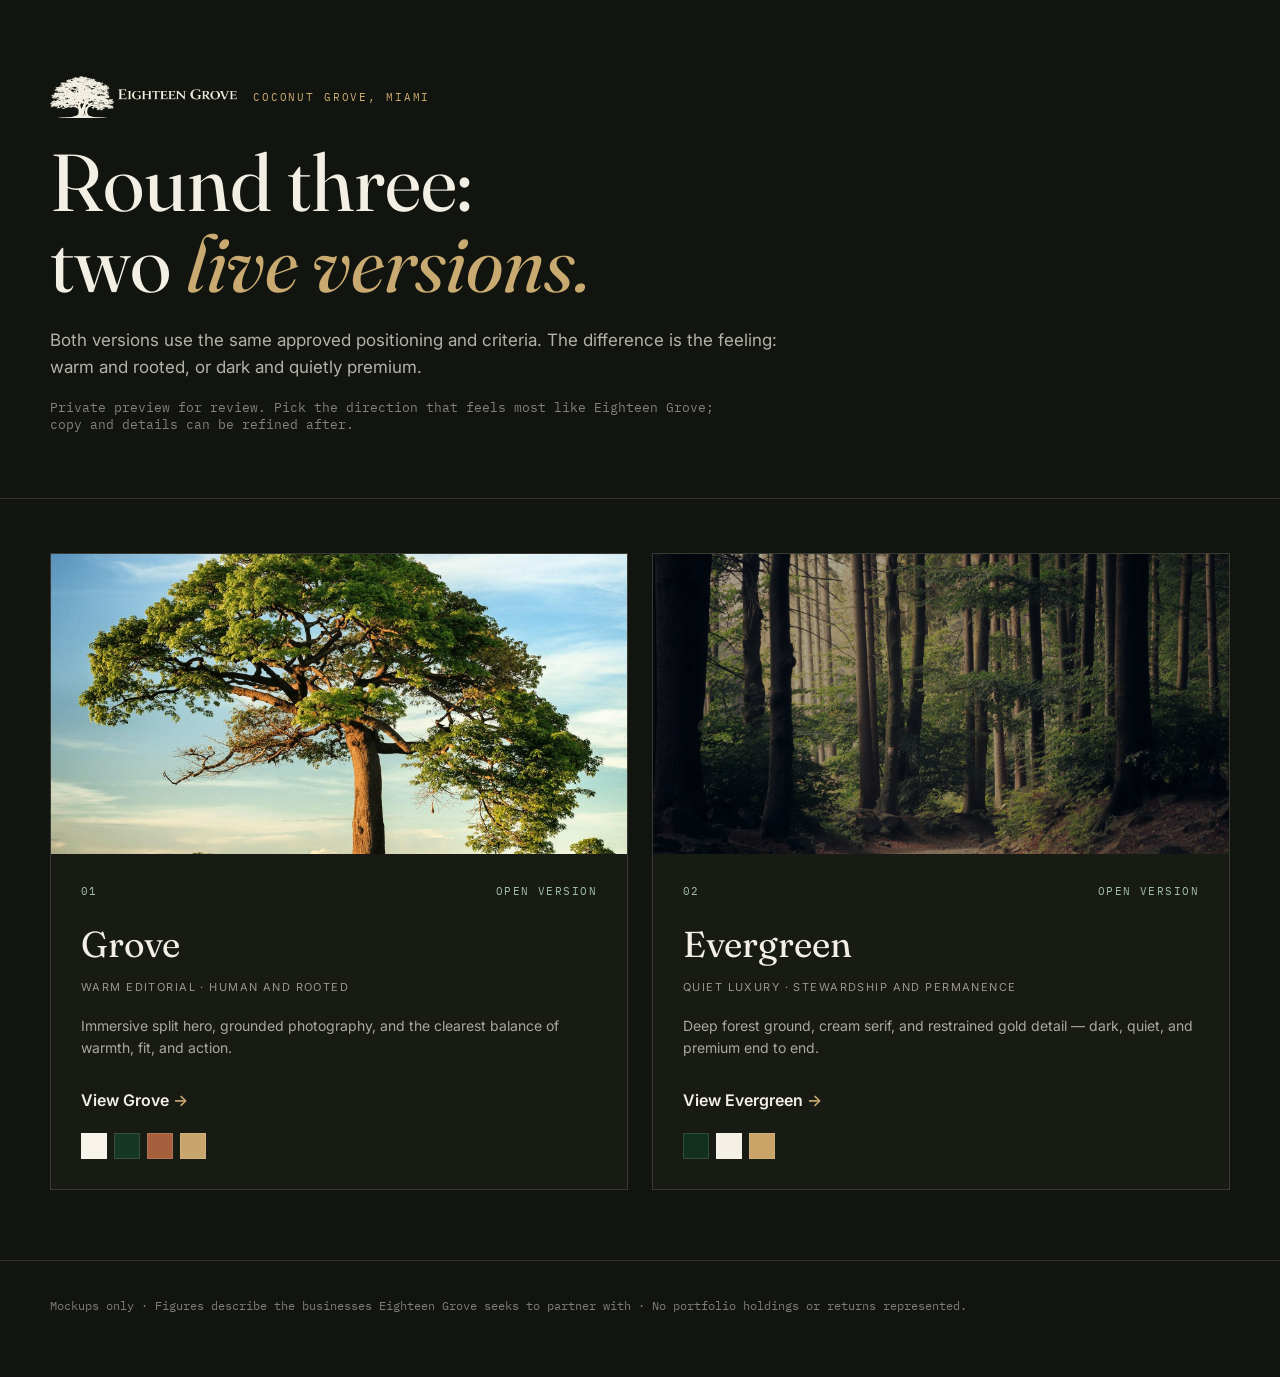
==== commit 7261ea09: "Restore Evergreen's dark quiet-luxury identity so the two options are a real choice" ====
--- a/index.html
+++ b/index.html
@@ -30,7 +30,7 @@
       </a>
       <a class="card evergreen" href="draft-evergreen.html">
         <div class="thumb"><img src="assets/forest-path.jpg" alt="Preview of the Evergreen direction"></div>
-        <div class="card-body"><div class="label"><span>02</span><span>Open version</span></div><h2>Evergreen</h2><div class="tag">Quiet luxury · Stewardship and permanence</div><p>A deep-forest frame paired with a bright, highly legible content plane and restrained gold detail.</p><div class="open">View Evergreen <span>→</span></div><div class="swatches"><i style="background:#123020"></i><i style="background:#f5f0e5"></i><i style="background:#c9a466"></i></div></div>
+        <div class="card-body"><div class="label"><span>02</span><span>Open version</span></div><h2>Evergreen</h2><div class="tag">Quiet luxury · Stewardship and permanence</div><p>Deep forest ground, cream serif, and restrained gold detail — dark, quiet, and premium end to end.</p><div class="open">View Evergreen <span>→</span></div><div class="swatches"><i style="background:#123020"></i><i style="background:#f5f0e5"></i><i style="background:#c9a466"></i></div></div>
       </a>
     </div>
   </main>
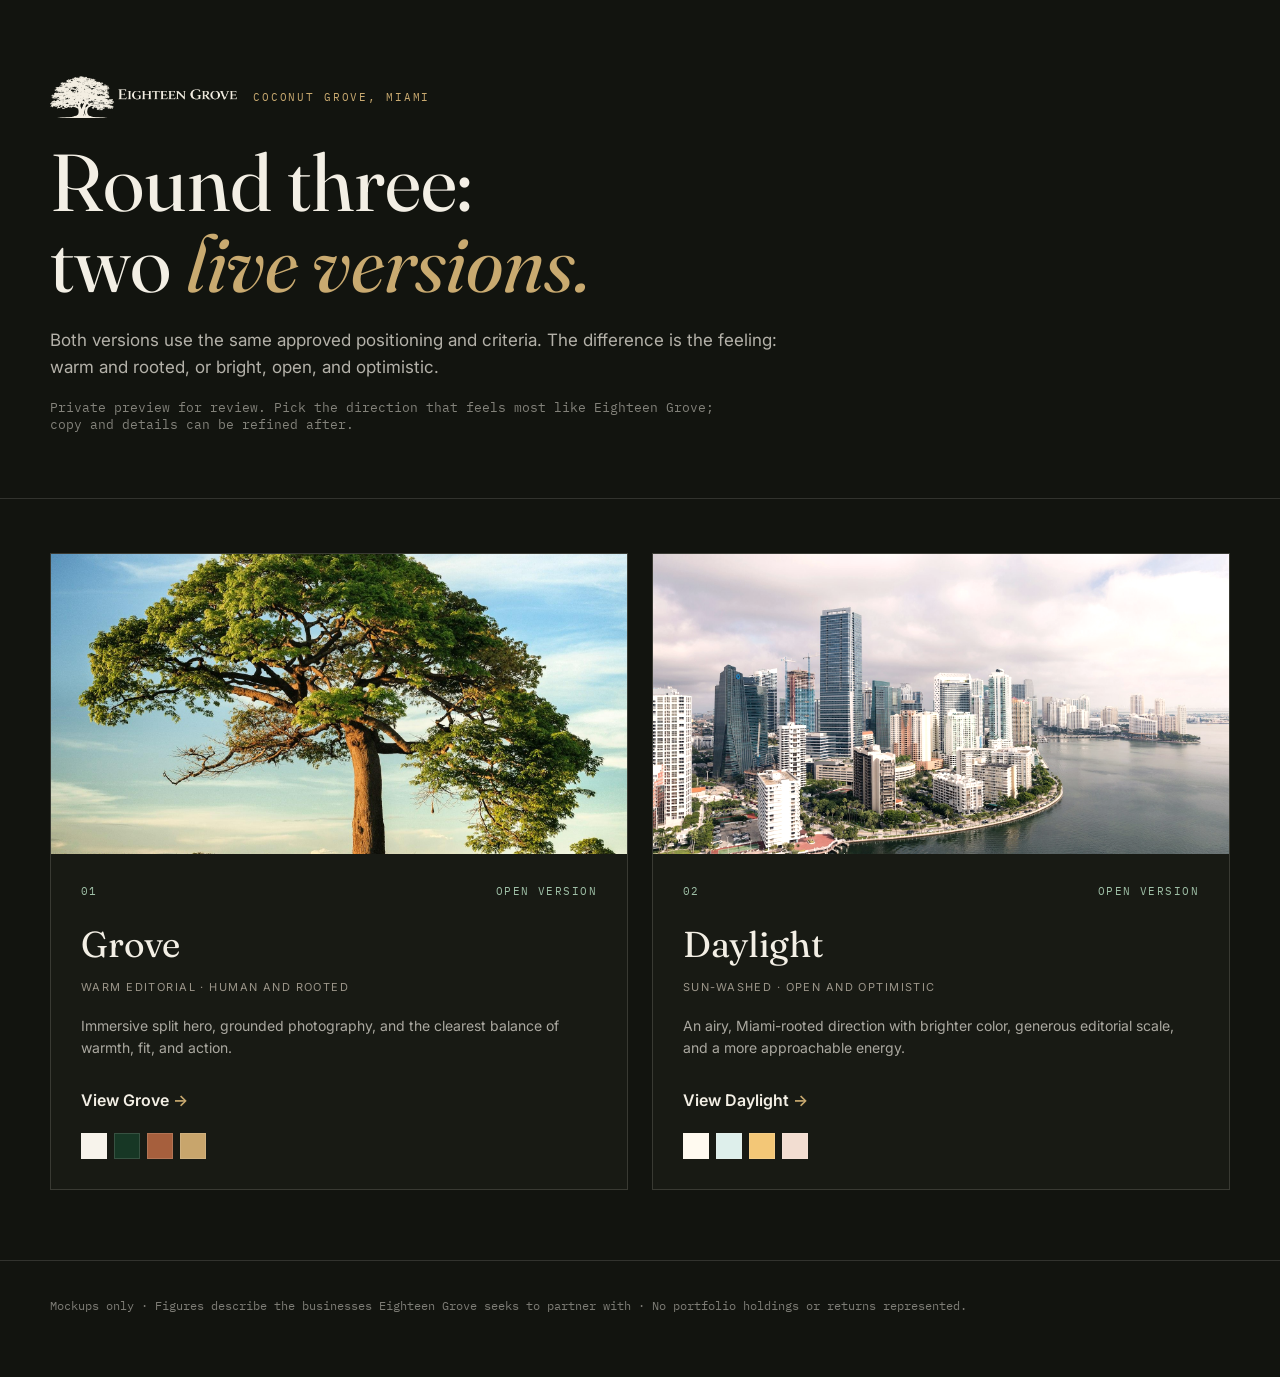
==== commit 0801263e: "Replace Evergreen with light Daylight direction" ====
--- a/index.html
+++ b/index.html
@@ -9,7 +9,7 @@
   <link rel="preconnect" href="https://fonts.gstatic.com" crossorigin>
   <link href="https://fonts.googleapis.com/css2?family=Fraunces:ital,opsz,wght@0,9..144,400;1,9..144,400&family=Inter:wght@400;500;600&family=IBM+Plex+Mono:wght@400&display=swap" rel="stylesheet">
   <style>
-    *{box-sizing:border-box}body{margin:0;background:#12140f;color:#f3efe5;font-family:Inter,system-ui,sans-serif;line-height:1.6}a{color:inherit;text-decoration:none}.wrap{width:min(1180px,calc(100% - 64px));margin:0 auto}.mono{font:11px "IBM Plex Mono",monospace;letter-spacing:.17em;text-transform:uppercase;color:#c9aa70}header{padding:76px 0 52px;border-bottom:1px solid rgba(243,239,229,.14)}.brand{display:flex;gap:16px;align-items:center;margin-bottom:24px}.brand img{width:auto;height:42px;object-fit:contain}h1,h2{font-family:Fraunces,serif;font-weight:400}h1{font-size:clamp(46px,6.3vw,82px);line-height:1;margin:0 0 24px}h1 em{color:#c9aa70}header p{max-width:45em;color:rgba(243,239,229,.72);font-size:17px}.note{font:13px "IBM Plex Mono",monospace;color:rgba(243,239,229,.5);max-width:52em}.grid{display:grid;grid-template-columns:repeat(2,minmax(0,1fr));gap:24px;padding:54px 0 70px}.card{display:flex;flex-direction:column;background:#181a14;border:1px solid rgba(243,239,229,.15);transition:transform .25s,border-color .25s}.card:hover{transform:translateY(-5px);border-color:rgba(201,170,112,.65)}.thumb{height:300px;overflow:hidden;background:#243426}.thumb img{width:100%;height:100%;object-fit:cover;transition:transform .5s}.card:hover .thumb img{transform:scale(1.025)}.card.grove .thumb img{object-position:center}.card.evergreen .thumb img{filter:saturate(.68) brightness(.67)}.card-body{display:flex;flex-direction:column;flex:1;padding:30px}.label{display:flex;justify-content:space-between;gap:20px;color:#9fc0a7;font:11px "IBM Plex Mono",monospace;letter-spacing:.13em;text-transform:uppercase}.card h2{font-size:36px;margin:18px 0 6px}.tag{font-size:11px;letter-spacing:.13em;text-transform:uppercase;color:#9b9589}.card p{color:rgba(243,239,229,.67);font-size:14px;margin:18px 0 28px}.open{margin-top:auto;color:#f3efe5;font-weight:600}.open span{color:#c9aa70}.swatches{display:flex;gap:7px;margin-top:20px}.swatches i{width:26px;height:26px;border:1px solid rgba(243,239,229,.14)}footer{border-top:1px solid rgba(243,239,229,.14);padding:34px 0 60px;color:rgba(243,239,229,.48);font:12px "IBM Plex Mono",monospace;line-height:1.8}@media(max-width:900px){.grid{grid-template-columns:1fr}.thumb{height:300px}}@media(max-width:560px){.wrap{width:min(100% - 36px,1180px)}header{padding-top:54px}.brand{align-items:flex-start;flex-direction:column}.brand img{height:36px}.grid{padding-top:36px}.thumb{height:220px}}
+    *{box-sizing:border-box}body{margin:0;background:#12140f;color:#f3efe5;font-family:Inter,system-ui,sans-serif;line-height:1.6}a{color:inherit;text-decoration:none}.wrap{width:min(1180px,calc(100% - 64px));margin:0 auto}.mono{font:11px "IBM Plex Mono",monospace;letter-spacing:.17em;text-transform:uppercase;color:#c9aa70}header{padding:76px 0 52px;border-bottom:1px solid rgba(243,239,229,.14)}.brand{display:flex;gap:16px;align-items:center;margin-bottom:24px}.brand img{width:auto;height:42px;object-fit:contain}h1,h2{font-family:Fraunces,serif;font-weight:400}h1{font-size:clamp(46px,6.3vw,82px);line-height:1;margin:0 0 24px}h1 em{color:#c9aa70}header p{max-width:45em;color:rgba(243,239,229,.72);font-size:17px}.note{font:13px "IBM Plex Mono",monospace;color:rgba(243,239,229,.5);max-width:52em}.grid{display:grid;grid-template-columns:repeat(2,minmax(0,1fr));gap:24px;padding:54px 0 70px}.card{display:flex;flex-direction:column;background:#181a14;border:1px solid rgba(243,239,229,.15);transition:transform .25s,border-color .25s}.card:hover{transform:translateY(-5px);border-color:rgba(201,170,112,.65)}.thumb{height:300px;overflow:hidden;background:#243426}.thumb img{width:100%;height:100%;object-fit:cover;transition:transform .5s}.card:hover .thumb img{transform:scale(1.025)}.card.grove .thumb img{object-position:center}.card.daylight .thumb img{object-position:center 58%;filter:saturate(.82) brightness(1.08)}.card-body{display:flex;flex-direction:column;flex:1;padding:30px}.label{display:flex;justify-content:space-between;gap:20px;color:#9fc0a7;font:11px "IBM Plex Mono",monospace;letter-spacing:.13em;text-transform:uppercase}.card h2{font-size:36px;margin:18px 0 6px}.tag{font-size:11px;letter-spacing:.13em;text-transform:uppercase;color:#9b9589}.card p{color:rgba(243,239,229,.67);font-size:14px;margin:18px 0 28px}.open{margin-top:auto;color:#f3efe5;font-weight:600}.open span{color:#c9aa70}.swatches{display:flex;gap:7px;margin-top:20px}.swatches i{width:26px;height:26px;border:1px solid rgba(243,239,229,.14)}footer{border-top:1px solid rgba(243,239,229,.14);padding:34px 0 60px;color:rgba(243,239,229,.48);font:12px "IBM Plex Mono",monospace;line-height:1.8}@media(max-width:900px){.grid{grid-template-columns:1fr}.thumb{height:300px}}@media(max-width:560px){.wrap{width:min(100% - 36px,1180px)}header{padding-top:54px}.brand{align-items:flex-start;flex-direction:column}.brand img{height:36px}.grid{padding-top:36px}.thumb{height:220px}}
   </style>
 </head>
 <body>
@@ -17,7 +17,7 @@
     <div class="wrap">
       <div class="brand"><img src="assets/lockup-cream.png" alt="Eighteen Grove"><span class="mono">Coconut Grove, Miami</span></div>
       <h1>Round three:<br>two <em>live versions.</em></h1>
-      <p>Both versions use the same approved positioning and criteria. The difference is the feeling: warm and rooted, or dark and quietly premium.</p>
+      <p>Both versions use the same approved positioning and criteria. The difference is the feeling: warm and rooted, or bright, open, and optimistic.</p>
       <p class="note">Private preview for review. Pick the direction that feels most like Eighteen Grove; copy and details can be refined after.</p>
     </div>
   </header>
@@ -28,9 +28,9 @@
         <div class="thumb"><img src="assets/oak-field.jpg" alt="Preview of the Grove direction"></div>
         <div class="card-body"><div class="label"><span>01</span><span>Open version</span></div><h2>Grove</h2><div class="tag">Warm editorial · Human and rooted</div><p>Immersive split hero, grounded photography, and the clearest balance of warmth, fit, and action.</p><div class="open">View Grove <span>→</span></div><div class="swatches"><i style="background:#f7f3eb"></i><i style="background:#173725"></i><i style="background:#a65f3d"></i><i style="background:#c8a56c"></i></div></div>
       </a>
-      <a class="card evergreen" href="draft-evergreen.html">
-        <div class="thumb"><img src="assets/forest-path.jpg" alt="Preview of the Evergreen direction"></div>
-        <div class="card-body"><div class="label"><span>02</span><span>Open version</span></div><h2>Evergreen</h2><div class="tag">Quiet luxury · Stewardship and permanence</div><p>Deep forest ground, cream serif, and restrained gold detail — dark, quiet, and premium end to end.</p><div class="open">View Evergreen <span>→</span></div><div class="swatches"><i style="background:#123020"></i><i style="background:#f5f0e5"></i><i style="background:#c9a466"></i></div></div>
+      <a class="card daylight" href="draft-daylight.html">
+        <div class="thumb"><img src="assets/miami-coast.jpg" alt="Preview of the Daylight direction"></div>
+        <div class="card-body"><div class="label"><span>02</span><span>Open version</span></div><h2>Daylight</h2><div class="tag">Sun-washed · Open and optimistic</div><p>An airy, Miami-rooted direction with brighter color, generous editorial scale, and a more approachable energy.</p><div class="open">View Daylight <span>→</span></div><div class="swatches"><i style="background:#fffaf0"></i><i style="background:#deefeb"></i><i style="background:#f3c777"></i><i style="background:#f2ddd1"></i></div></div>
       </a>
     </div>
   </main>
